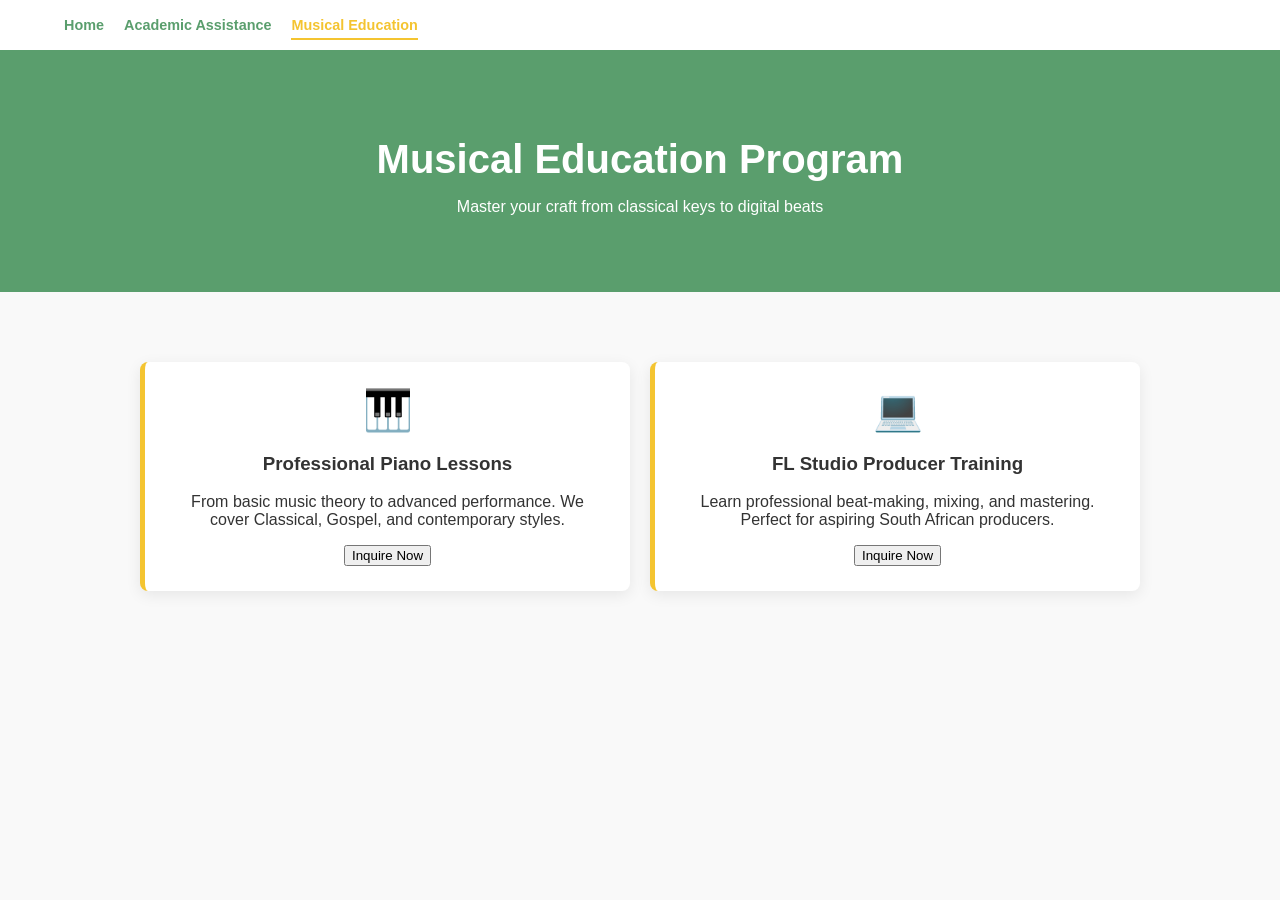
==== musical-education.html @ a75866d6 "update academy" ====
<!DOCTYPE html>
<html lang="en">
<head>
    <meta charset="UTF-8">
    <meta name="viewport" content="width=device-width, initial-scale=1.0">
    <title>Musical Education - Phoenix M & E Academy</title>
    <link rel="stylesheet" href="style.css">
</head>
<body>

    <header>
        <nav class="navbar">
            <ul class="nav-menu">
                <li><a href="index.html">Home</a></li>
                <li><a href="academic-assistance.html">Academic Assistance</a></li>
                <li><a href="musical-education.html" class="active">Musical Education</a></li>
            </ul>
        </nav>
        <div class="hero music-hero">
            <h1>Musical Education Program</h1>
            <p>Master your craft from classical keys to digital beats</p>
        </div>
    </header>

    <main class="container">
        <section class="grid">
            <div class="card music-card">
                <div class="icon">🎹</div>
                <h3>Professional Piano Lessons</h3>
                <p>From basic music theory to advanced performance. We cover Classical, Gospel, and contemporary styles.</p>
                <button class="btn-small" onclick="openInquiry('Piano')">Inquire Now</button>
            </div>

            <div class="card music-card">
                <div class="icon">💻</div>
                <h3>FL Studio Producer Training</h3>
                <p>Learn professional beat-making, mixing, and mastering. Perfect for aspiring South African producers.</p>
                <button class="btn-small" onclick="openInquiry('FL Studio')">Inquire Now</button>
            </div>
        </section>

        <div id="status-message" class="hidden"></div>
    </main>

    <script src="script.js"></script>
</body>
</html>
---- style.css ----
:root {
    --primary-green: #5a9e6d;
    --accent-yellow: #f4c430;
    --dark-text: #333;
    --light-bg: #f9f9f9;
}

body {
    font-family: 'Segoe UI', Tahoma, Geneva, Verdana, sans-serif;
    margin: 0;
    color: var(--dark-text);
    background-color: var(--light-bg);
}

/* Navigation */
.navbar {
    background: #fff;
    padding: 1rem 5%;
    box-shadow: 0 2px 5px rgba(0,0,0,0.1);
}

.nav-menu {
    list-style: none;
    margin: 0;
    padding: 0;
    display: flex;
    gap: 20px;
}

.nav-menu a {
    text-decoration: none;
    color: var(--primary-green);
    font-weight: bold;
    font-size: 0.9rem;
    transition: color 0.3s;
}

.nav-menu a:hover {
    color: var(--accent-yellow);
}

/* Hero Section */
.hero {
    background-color: var(--primary-green);
    color: white;
    text-align: center;
    padding: 60px 20px;
}

.hero h1 {
    font-size: 2.5rem;
    margin-bottom: 10px;
}

/* Layout */
.container {
    max-width: 1000px;
    margin: auto;
    padding: 40px 20px;
}

.grid {
    display: grid;
    grid-template-columns: repeat(auto-fit, minmax(250px, 1fr));
    gap: 20px;
    margin-top: 30px;
}

.card {
    background: white;
    padding: 20px;
    border-left: 5px solid var(--accent-yellow);
    border-radius: 4px;
    box-shadow: 0 4px 6px rgba(0,0,0,0.05);
}

/* Pricing and Button */
.cta {
    text-align: center;
    margin-top: 50px;
}

.price-tag {
    font-size: 1.5rem;
    margin-bottom: 20px;
}

.price-tag strong {
    display: block;
    font-size: 3rem;
    color: var(--primary-green);
}

.btn {
    background-color: var(--accent-yellow);
    border: none;
    padding: 15px 40px;
    font-size: 1.1rem;
    font-weight: bold;
    border-radius: 50px;
    cursor: pointer;
}

footer {
    text-align: center;
    padding: 20px;
    background: #eee;
    font-size: 0.8rem;
}
/* Navigation Active State */
.nav-menu a.active {
    color: var(--accent-yellow);
    border-bottom: 2px solid var(--accent-yellow);
    padding-bottom: 5px;
}

/* Card Styling for both pages */
.card {
    background: white;
    padding: 25px;
    border-radius: 8px;
    text-align: center;
    box-shadow: 0 4px 15px rgba(0,0,0,0.08);
    transition: 0.3s;
}

.card:hover {
    transform: translateY(-10px);
}

.card .icon {
    font-size: 2.5rem;
    margin-bottom: 15px;
    display: block;
}

/* Specific Hero background for Academic */
.academic-hero {
    background: linear-gradient(rgba(90, 158, 109, 0.9), rgba(90, 158, 109, 0.9)), 
                url('https://images.unsplash.com/photo-1434030216411-0b793f4b4173?q=80&w=1000') center/cover;
}
/* Pricing & CTA */
.cta-section {
    text-align: center;
    padding: 50px 0;
    background: #fff;
    border-radius: 12px;
    margin: 40px 0;
    box-shadow: 0 5px 15px rgba(0,0,0,0.05);
}

.price {
    display: block;
    font-size: 4rem;
    font-weight: 800;
    color: var(--primary-green);
    margin: 10px 0;
}

.btn-main {
    background-color: var(--accent-yellow);
    color: #333;
    border: none;
    padding: 20px 60px;
    font-size: 1.4rem;
    font-weight: bold;
    border-radius: 50px;
    cursor: pointer;
    transition: 0.3s;
    box-shadow: 0 4px 10px rgba(244, 196, 48, 0.4);
}

.btn-main:hover {
    transform: scale(1.05);
    background-color: #e5b82d;
}

/* Tutor Profile */
.tutor-profile {
    padding: 40px 0;
}

.tutor-flex {
    display: flex;
    align-items: center;
    gap: 40px;
    flex-wrap: wrap;
}

.profile-circle {
    width: 150px;
    height: 150px;
    background: #ddd;
    border-radius: 50%;
    display: flex;
    align-items: center;
    justify-content: center;
    font-size: 4rem;
    border: 5px solid var(--primary-green);
}

.tutor-info h3 {
    color: var(--primary-green);
    margin-bottom: 10px;
}

.stats {
    list-style: none;
    padding: 0;
    margin-top: 15px;
}

.stats li {
    margin-bottom: 8px;
    font-weight: 500;
}

.divider {
    border: 0;
    height: 1px;
    background: #eee;
    margin: 40px 0;
}
/* Map & Location */
.location-section {
    margin: 40px 0;
    text-align: center;
}

.map-container {
    padding: 10px;
    background: white;
    box-shadow: 0 4px 10px rgba(0,0,0,0.1);
    border-radius: 15px;
}

/* Footer Links Styling */
.main-footer {
    background: #2e2e2e;
    color: white;
    padding: 40px 20px;
    text-align: center;
}

.footer-link {
    color: var(--accent-yellow);
    text-decoration: none;
    font-weight: bold;
    transition: 0.3s;
}

.footer-link:hover {
    text-decoration: underline;
    opacity: 0.8;
}

.contact-links p {
    margin: 10px 0;
    font-size: 1.1rem;
}

.copyright {
    margin-top: 30px;
    font-size: 0.8rem;
    color: #999;
}
/* Schedule Section */
.schedule-section {
    margin: 60px 0;
    text-align: center;
}

.schedule-subtitle {
    color: var(--primary-green);
    font-weight: bold;
    margin-bottom: 25px;
}

.table-wrapper {
    overflow-x: auto; /* Makes it scrollable on small phones */
    background: white;
    border-radius: 12px;
    box-shadow: 0 4px 15px rgba(0,0,0,0.05);
}

.schedule-table {
    width: 100%;
    border-collapse: collapse;
    min-width: 500px;
}

.schedule-table th {
    background-color: var(--primary-green);
    color: white;
    padding: 15px;
    text-align: left;
}

.schedule-table td {
    padding: 15px;
    border-bottom: 1px solid #eee;
    text-align: left;
    font-size: 0.95rem;
}

/* Zebra striping for readability */
.schedule-table tr:nth-child(even) {
    background-color: #fcfcfc;
}

.schedule-table tr:hover {
    background-color: #f1f8f3;
}
/* Find Us Button Section */
.location-section {
    padding: 60px 20px;
    background-color: #f4f4f4;
    text-align: center;
    border-radius: 15px;
    margin: 40px 0;
}

.find-us-container {
    max-width: 400px;
    margin: 0 auto;
}

.location-icon {
    font-size: 3rem;
    margin-bottom: 10px;
}

.btn-find-us {
    display: inline-block;
    background-color: var(--primary-green);
    color: white;
    padding: 15px 30px;
    text-decoration: none;
    font-weight: bold;
    border-radius: 8px;
    margin-top: 20px;
    transition: background 0.3s, transform 0.2s;
    box-shadow: 0 4px 6px rgba(0,0,0,0.1);
}

.btn-find-us:hover {
    background-color: #4a8559;
    transform: translateY(-2px);
}
/* Gallery Section */
.gallery-section {
    padding: 60px 0;
    text-align: center;
}

.gallery-grid {
    display: grid;
    grid-template-columns: repeat(auto-fit, minmax(300px, 1fr));
    gap: 30px;
    margin-top: 30px;
}

.gallery-item {
    background: white;
    padding: 15px;
    border-radius: 12px;
    box-shadow: 0 4px 10px rgba(0,0,0,0.05);
}

.gallery-item h3 {
    font-size: 1.1rem;
    color: var(--primary-green);
    margin-bottom: 15px;
}

.gallery-img {
    width: 100%;
    border-radius: 8px;
    display: block;
}

.caption {
    font-size: 0.85rem;
    margin-top: 10px;
    color: #666;
}

/* Audio Player Styling */
.audio-card {
    background: #f9f9f9;
    padding: 20px;
    border-radius: 8px;
    border: 1px solid #eee;
}

audio {
    width: 100%;
    margin-top: 10px;
}

video {
    border-radius: 8px;
    background: #000;
}
/* Gallery Item Hover Effect */
.gallery-item {
    transition: transform 0.3s ease, box-shadow 0.3s ease;
    border-bottom: 4px solid transparent;
}

.gallery-item:hover {
    transform: translateY(-5px);
    box-shadow: 0 10px 20px rgba(0,0,0,0.1);
    border-bottom: 4px solid var(--accent-yellow);
}

.video-responsive {
    border-radius: 8px;
    overflow: hidden;
}
/* Contact Form Styling */
.contact-form-section {
    padding: 60px 20px;
    background-color: #f9f9f9;
}

.form-container {
    max-width: 500px;
    margin: 0 auto;
    background: white;
    padding: 30px;
    border-radius: 15px;
    box-shadow: 0 5px 20px rgba(0,0,0,0.05);
}

.input-group {
    margin-bottom: 20px;
    text-align: left;
}

.input-group label {
    display: block;
    font-weight: bold;
    margin-bottom: 8px;
    color: var(--dark-text);
}

.input-group input, 
.input-group select {
    width: 100%;
    padding: 12px;
    border: 1px solid #ddd;
    border-radius: 6px;
    font-size: 1rem;
}

.checkbox-group {
    margin-top: 10px;
    font-size: 0.95rem;
}

.btn-submit {
    width: 100%;
    background-color: var(--primary-green);
    color: white;
    padding: 15px;
    border: none;
    border-radius: 6px;
    font-size: 1.1rem;
    font-weight: bold;
    cursor: pointer;
    transition: 0.3s;
}

.btn-submit:hover {
    background-color: var(--accent-yellow);
    color: var(--dark-text);
}

#formFeedback {
    margin-top: 20px;
    padding: 10px;
    border-radius: 6px;
    font-weight: bold;
}

.success-msg { background: #d4edda; color: #155724; }
.saturday-highlight {
    margin-top: 40px;
    color: var(--dark-text);
    background: var(--accent-yellow);
    display: inline-block;
    padding: 5px 20px;
    border-radius: 50px;
}

.schedule-table td strong {
    color: var(--primary-green);
}
.break-row {
    background-color: #f1f8f3 !important; /* A very light green to signal a break */
    font-style: italic;
    color: #666;
}

.saturday-highlight {
    margin-top: 40px;
    color: var(--dark-text);
    background: var(--accent-yellow);
    display: inline-block;
    padding: 8px 25px;
    border-radius: 50px;
    font-weight: bold;
}
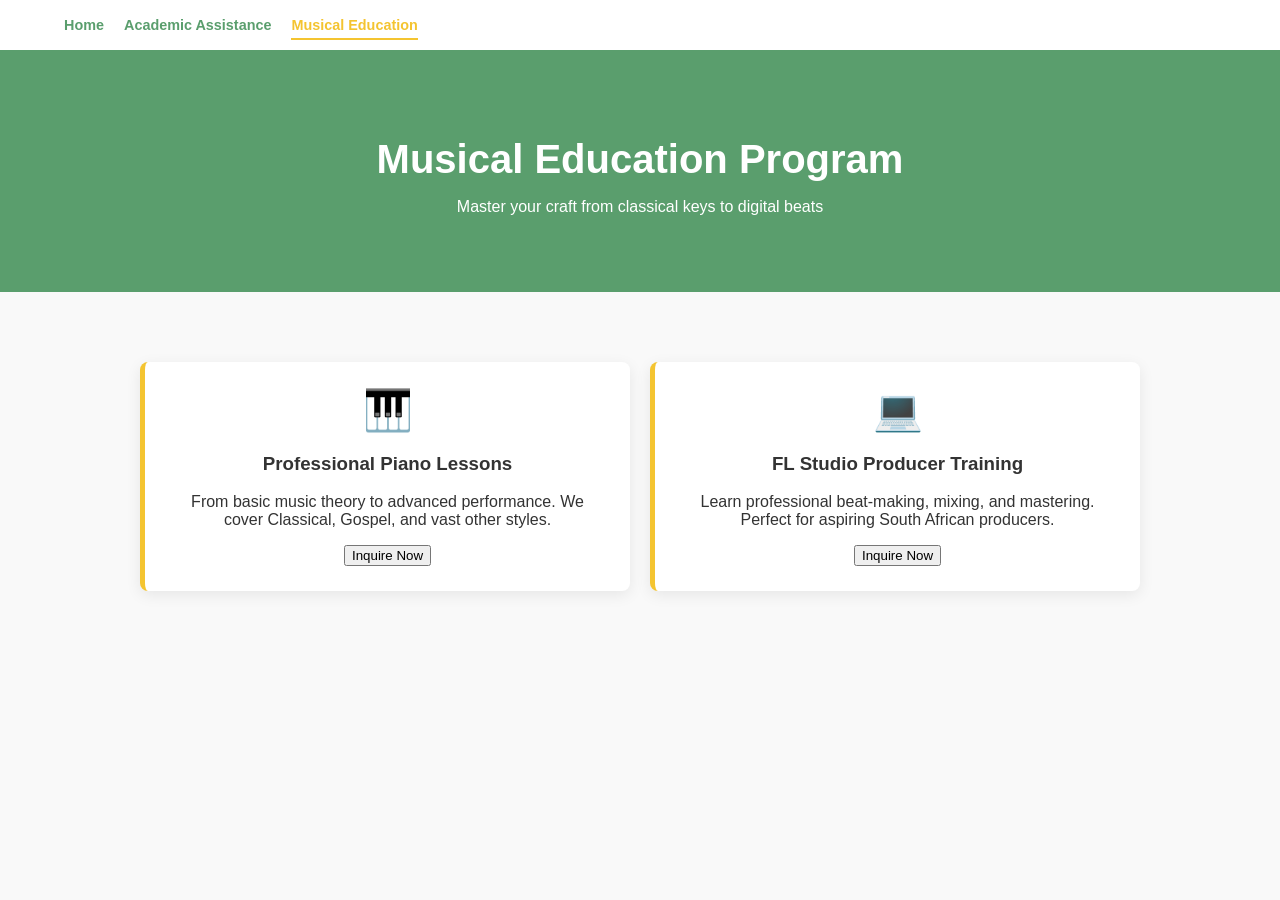
==== commit b76e3c92: "Registration Button Fix" ====
--- a/musical-education.html
+++ b/musical-education.html
@@ -27,7 +27,7 @@
             <div class="card music-card">
                 <div class="icon">🎹</div>
                 <h3>Professional Piano Lessons</h3>
-                <p>From basic music theory to advanced performance. We cover Classical, Gospel, and contemporary styles.</p>
+                <p>From basic music theory to advanced performance. We cover Classical, Gospel, and vast other styles.</p>
                 <button class="btn-small" onclick="openInquiry('Piano')">Inquire Now</button>
             </div>
 
--- a/style.css
+++ b/style.css
@@ -512,3 +512,21 @@
     border-radius: 50px;
     font-weight: bold;
 }
+.btn-register {
+    background-color: #2e7d32; /* Phoenix Primary Green */
+    color: #ffffff;
+    padding: 15px 35px;
+    font-size: 1.2rem;
+    font-weight: bold;
+    border: none;
+    border-radius: 50px; /* Rounded pill shape */
+    cursor: pointer;
+    box-shadow: 0 4px 15px rgba(0,0,0,0.2);
+    transition: transform 0.2s, background-color 0.2s;
+}
+
+.btn-register:hover {
+    background-color: #ffeb3b; /* Accent Yellow on hover */
+    color: #333333;
+    transform: scale(1.05);
+}
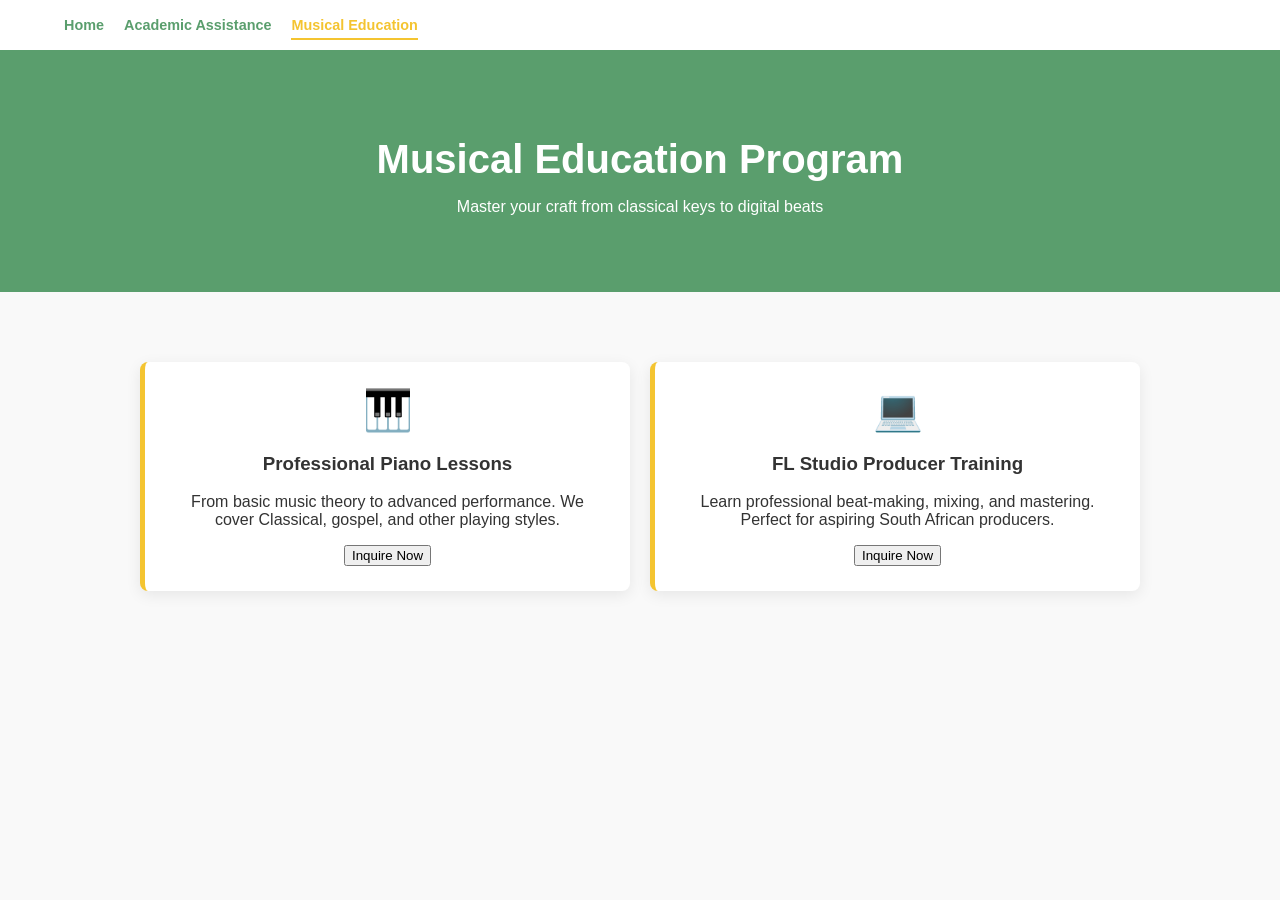
==== commit 5999bc05: "update prices" ====
--- a/musical-education.html
+++ b/musical-education.html
@@ -27,7 +27,7 @@
             <div class="card music-card">
                 <div class="icon">🎹</div>
                 <h3>Professional Piano Lessons</h3>
-                <p>From basic music theory to advanced performance. We cover Classical, Gospel, and vast other styles.</p>
+                <p>From basic music theory to advanced performance. We cover Classical, gospel, and other playing styles.</p>
                 <button class="btn-small" onclick="openInquiry('Piano')">Inquire Now</button>
             </div>
 
--- a/style.css
+++ b/style.css
@@ -530,3 +530,51 @@
     color: #333333;
     transform: scale(1.05);
 }
+.partial-pricing {
+    padding: 40px 20px;
+    background-color: #ffffff;
+    text-align: center;
+}
+
+.pricing-grid {
+    display: flex;
+    gap: 20px;
+    justify-content: center;
+    flex-wrap: wrap;
+    margin-top: 20px;
+}
+
+.price-card {
+    border: 2px solid #e0e0e0;
+    padding: 25px;
+    border-radius: 15px;
+    width: 280px;
+    transition: 0.3s;
+}
+
+.price-card:hover {
+    border-color: var(--primary-green);
+    transform: translateY(-5px);
+}
+
+.price-card h4 { color: var(--primary-green); margin-bottom: 10px; }
+
+.price-card .price { font-size: 1.8rem; font-weight: bold; color: #333; }
+
+.price-card .price span { font-size: 0.9rem; color: #777; }
+
+.btn-partial {
+    background-color: transparent;
+    border: 2px solid var(--primary-green);
+    color: var(--primary-green);
+    padding: 10px 20px;
+    border-radius: 50px;
+    cursor: pointer;
+    font-weight: bold;
+    margin-top: 15px;
+}
+
+.btn-partial:hover {
+    background-color: var(--primary-green);
+    color: white;
+}
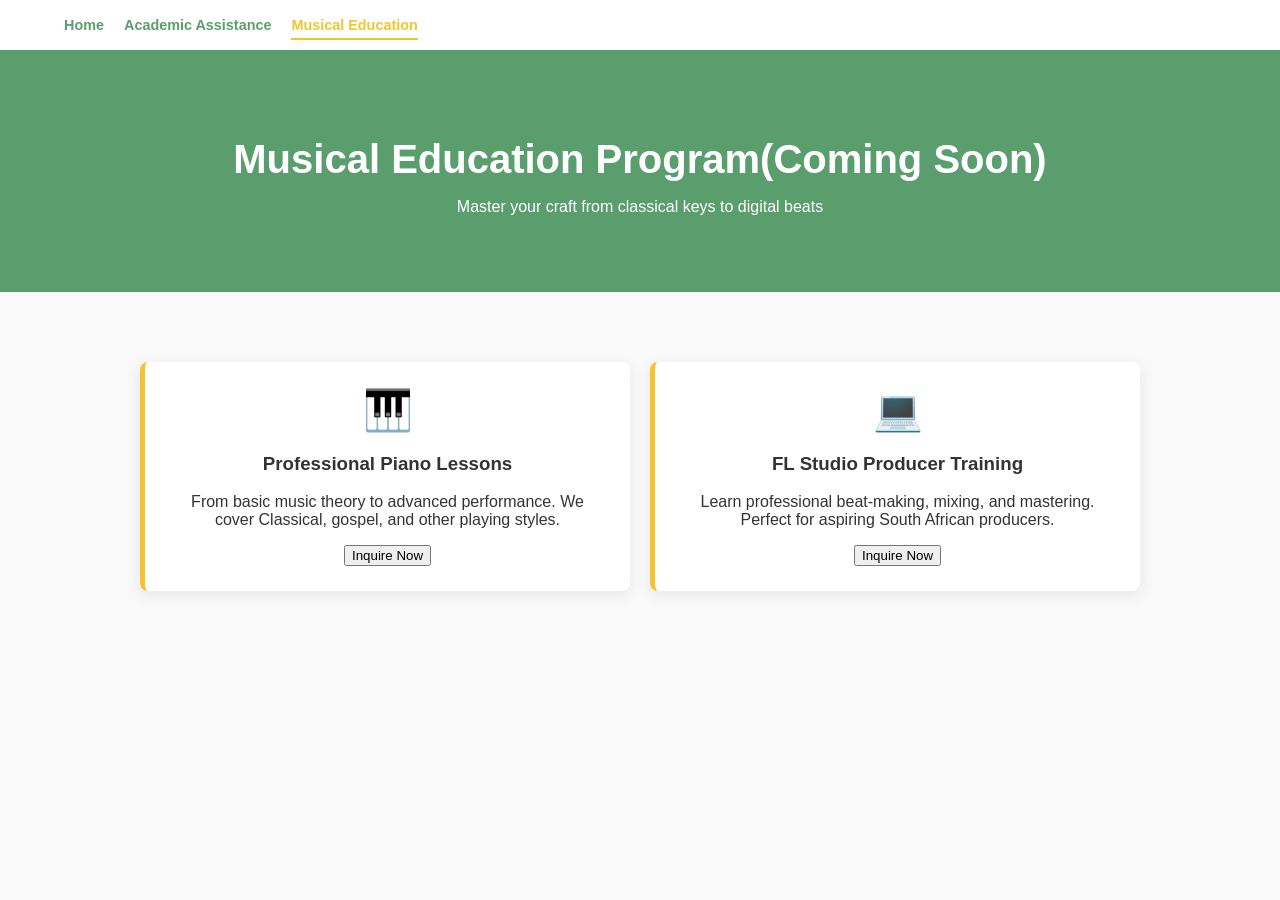
==== commit 53c84947: "New Register Button" ====
--- a/musical-education.html
+++ b/musical-education.html
@@ -12,12 +12,12 @@
         <nav class="navbar">
             <ul class="nav-menu">
                 <li><a href="index.html">Home</a></li>
-                <li><a href="academic-assistance.html">Academic Assistance</a></li>
+                <li><a href="index.html">Academic Assistance</a></li>
                 <li><a href="musical-education.html" class="active">Musical Education</a></li>
             </ul>
         </nav>
         <div class="hero music-hero">
-            <h1>Musical Education Program</h1>
+            <h1>Musical Education Program(Coming Soon)</h1>
             <p>Master your craft from classical keys to digital beats</p>
         </div>
     </header>
--- a/style.css
+++ b/style.css
@@ -578,3 +578,164 @@
     background-color: var(--primary-green);
     color: white;
 }
+.schedule-section {
+    padding: 40px 20px;
+    background-color: #f9f9f9;
+    text-align: center;
+}
+
+.schedule-image-container {
+    max-width: 900px; /* Limits the size on large screens */
+    margin: 20px auto;
+    border: 5px solid var(--primary-green); /* Professional border using your brand color */
+    border-radius: 15px;
+    overflow: hidden;
+    box-shadow: 0 10px 30px rgba(0,0,0,0.1);
+    background-color: #fff;
+}
+
+.responsive-schedule {
+    width: 100%;
+    height: auto;
+    display: block;
+    /* This ensures the image doesn't look blurry */
+    image-rendering: -webkit-optimize-contrast; 
+}
+
+.schedule-actions {
+    margin-top: 25px;
+}
+
+.btn-download {
+    display: inline-block;
+    padding: 12px 25px;
+    background-color: var(--primary-green);
+    color: white;
+    text-decoration: none;
+    border-radius: 50px;
+    font-weight: bold;
+    transition: 0.3s;
+}
+
+.btn-download:hover {
+    background-color: #ffeb3b;
+    color: #333;
+}
+/* Featured Section Container */
+.pricing-featured {
+    padding: 60px 20px;
+    background: linear-gradient(135deg, #f1f8f1 0%, #ffffff 100%);
+    display: flex;
+    justify-content: center;
+}
+
+/* The Highlight Card */
+.pricing-card-highlight {
+    background: #ffffff;
+    border-radius: 20px;
+    padding: 40px;
+    text-align: center;
+    box-shadow: 0 20px 40px rgba(46, 125, 50, 0.15); /* Soft Green Shadow */
+    border: 2px solid #2e7d32;
+    max-width: 400px;
+    position: relative;
+}
+
+/* Popular Badge */
+.badge {
+    background: #ffeb3b;
+    color: #333;
+    padding: 5px 15px;
+    border-radius: 20px;
+    font-size: 0.8rem;
+    font-weight: bold;
+    text-transform: uppercase;
+    position: absolute;
+    top: -15px;
+    left: 50%;
+    transform: translateX(-50%);
+}
+
+/* Price Styling */
+.price-container {
+    margin: 20px 0;
+    color: #2e7d32;
+}
+
+.amount {
+    font-size: 4rem;
+    font-weight: 900;
+}
+
+.currency, .period {
+    font-size: 1.2rem;
+    font-weight: bold;
+}
+
+/* The Animated Button */
+.btn-register-eye-catching {
+    background: #2e7d32;
+    color: white;
+    width: 100%;
+    padding: 18px;
+    font-size: 1.3rem;
+    font-weight: bold;
+    border: none;
+    border-radius: 50px;
+    cursor: pointer;
+    margin-top: 20px;
+    transition: 0.3s;
+    animation: pulse 2s infinite; /* The "Breathing" Effect */
+}
+
+.btn-register-eye-catching:hover {
+    background: #1b5e20;
+    transform: scale(1.03);
+}
+
+/* Pulse Animation */
+@keyframes pulse {
+    0% { box-shadow: 0 0 0 0 rgba(46, 125, 50, 0.7); }
+    70% { box-shadow: 0 0 0 15px rgba(46, 125, 50, 0); }
+    100% { box-shadow: 0 0 0 0 rgba(46, 125, 50, 0); }
+}
+
+.secure-text {
+    font-size: 0.8rem;
+    color: #777;
+    margin-top: 15px;
+}
+/* Container for the whole section */
+.callback-interests {
+    margin-bottom: 20px;
+    text-align: left;
+}
+
+/* Individual label row */
+.interest-item {
+    display: flex;
+    align-items: center; /* Vertically centers checkbox with text */
+    gap: 12px; /* Space between box and text */
+    margin-bottom: 10px;
+    cursor: pointer;
+    font-size: 1rem;
+}
+
+/* Checkbox size adjustment */
+.interest-item input[type="checkbox"] {
+    width: 18px;
+    height: 18px;
+    cursor: pointer;
+}
+
+/* Styling for the disabled (blocked) item */
+.disabled-item {
+    color: #999; /* Grey out the text */
+    cursor: not-allowed; /* Shows a 'block' icon on hover */
+}
+
+.disabled-item input[type="checkbox"] {
+    cursor: not-allowed;
+    filter: grayscale(1);
+    opacity: 0.6;
+}
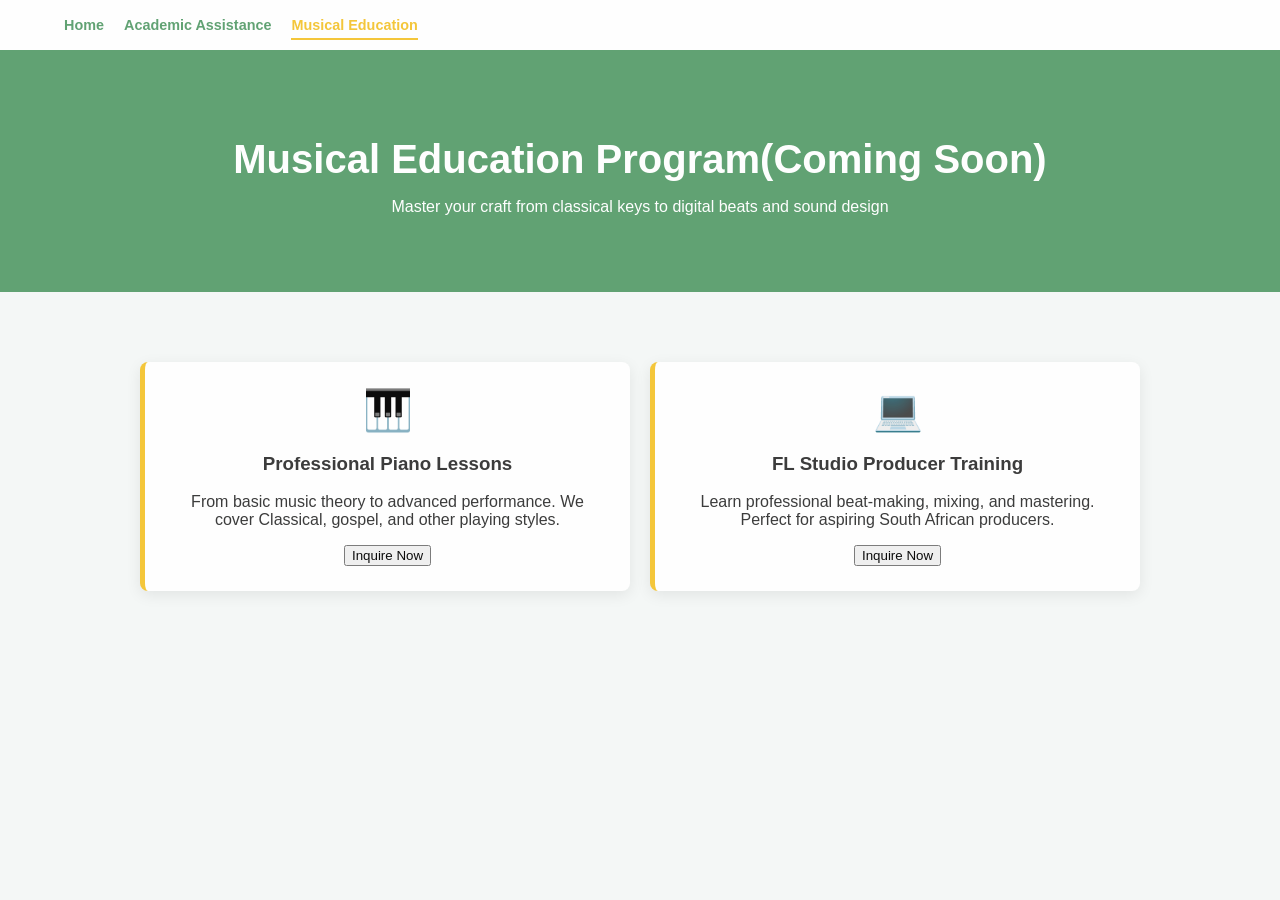
==== commit 69b5f0cf: "update forms2" ====
--- a/musical-education.html
+++ b/musical-education.html
@@ -18,7 +18,7 @@
         </nav>
         <div class="hero music-hero">
             <h1>Musical Education Program(Coming Soon)</h1>
-            <p>Master your craft from classical keys to digital beats</p>
+            <p>Master your craft from classical keys to digital beats and sound design</p>
         </div>
     </header>
 
--- a/style.css
+++ b/style.css
@@ -739,3 +739,164 @@
     filter: grayscale(1);
     opacity: 0.6;
 }
+/* Registration Page Styles */
+.registration-form {
+    max-width: 500px;
+    margin: 40px auto;
+    padding: 25px;
+    background: #ffffff;
+    border-radius: 12px;
+    box-shadow: 0 5px 15px rgba(0,0,0,0.1);
+    font-family: 'Segoe UI', Tahoma, Geneva, Verdana, sans-serif;
+}
+
+.registration-form h2 {
+    color: #2c3e50;
+    text-align: center;
+    margin-bottom: 25px;
+    font-size: 1.8rem;
+}
+
+.registration-form input[type="text"],
+.registration-form select {
+    width: 100%;
+    padding: 12px;
+    margin-bottom: 15px;
+    border: 1px solid #ddd;
+    border-radius: 8px;
+    font-size: 16px; /* Prevents auto-zoom on iPhones/Mobile */
+    box-sizing: border-box;
+}
+
+.program-selection {
+    background: #f9f9f9;
+    padding: 15px;
+    border-radius: 8px;
+    margin-bottom: 20px;
+    border-left: 5px solid #ff9800; /* Phoenix orange accent */
+}
+
+.program-selection p {
+    font-weight: bold;
+    margin-top: 0;
+    color: #333;
+}
+
+.program-selection label {
+    display: block;
+    padding: 8px 0;
+    cursor: pointer;
+    font-size: 15px;
+}
+
+.registration-form button {
+    width: 100%;
+    background-color: #ff9800;
+    color: white;
+    padding: 15px;
+    border: none;
+    border-radius: 8px;
+    font-size: 18px;
+    font-weight: bold;
+    cursor: pointer;
+    transition: background 0.3s ease;
+}
+
+.registration-form button:hover {
+    background-color: #e68a00;
+}
+
+/* Mobile responsive padding */
+@media (max-width: 600px) {
+    .registration-form {
+        margin: 20px;
+        padding: 15px;
+    }
+}
+.registration-form input[type="text"],
+.registration-form input[type="tel"],
+.registration-form input[type="email"], /* Add this line */
+.registration-form select {
+    width: 100%;
+    padding: 12px;
+    margin-bottom: 15px;
+    border: 1px solid #ddd;
+    border-radius: 8px;
+    font-size: 16px;
+    box-sizing: border-box;
+}
+/* Watermark Background Style */
+body {
+    background-image: url('phoenix-watermark.png'); /* The faded image you created */
+    background-repeat: no-repeat;
+    background-position: center;
+    background-attachment: fixed; /* Keeps the logo centered while they scroll */
+    background-size: 80%; /* Adjusts the size of the watermark on the screen */
+    background-color: #ffffff; /* Ensures the page starts with a clean white base */
+}
+
+/* Important: Make your form solid white so the logo doesn't bleed through the text areas */
+.registration-form {
+    background: #ffffff; /* This must stay solid white */
+    position: relative; /* Helps layer the form above the background */
+    z-index: 10; /* Ensures the form is "on top" */
+    /* ...keep your other existing registration-form styles here... */
+}
+
+/* Background Watermark Setup */
+body {
+    background-color: #f4f7f6; /* A very light grey/white base */
+    background-image: url('logo.png'); /* Ensure your logo file is named logo.png in your folder */
+    background-repeat: no-repeat;
+    background-position: center;
+    background-attachment: fixed;
+    background-size: 60%; /* This keeps the logo from touching the edges */
+    /* This creates the 'faded' effect using CSS if your image isn't transparent yet */
+    background-blend-mode: lighten; 
+    opacity: 0.95; 
+}
+
+/* Ensure the form stands out against the background */
+.registration-form {
+    max-width: 500px;
+    margin: 40px auto;
+    padding: 30px;
+    background: rgba(255, 255, 255, 0.95); /* Semi-transparent white to show a hint of the logo */
+    border-radius: 15px;
+    box-shadow: 0 10px 30px rgba(0,0,0,0.15);
+    border-top: 5px solid #ff9800; /* Phoenix Orange accent */
+    position: relative;
+    z-index: 1;
+}
+
+/* Mobile Tweak: Scale the logo down on your Samsung A05 */
+@media (max-width: 600px) {
+    body {
+        background-size: 90%;
+    }
+    .registration-form {
+        margin: 20px;
+        padding: 20px;
+    }
+}
+/* Update Buttons to Phoenix Orange */
+.register-btn, .select-btn, button[onclick="submitRegistration()"] {
+    background-color: #ff9800 !important;
+    color: white;
+    border: none;
+}
+button[onclick="submitRegistration()"] {
+    background-color: #ff9800; /* Phoenix Orange */
+    color: white;
+    border: none;
+    padding: 15px;
+    border-radius: 8px;
+    font-weight: bold;
+    cursor: pointer;
+    transition: 0.3s;
+}
+
+button[onclick="submitRegistration()"]:active {
+    background-color: #e68a00; /* Darkens slightly when tapped */
+    transform: scale(0.98); /* Slight 'press'for mobile */
+}
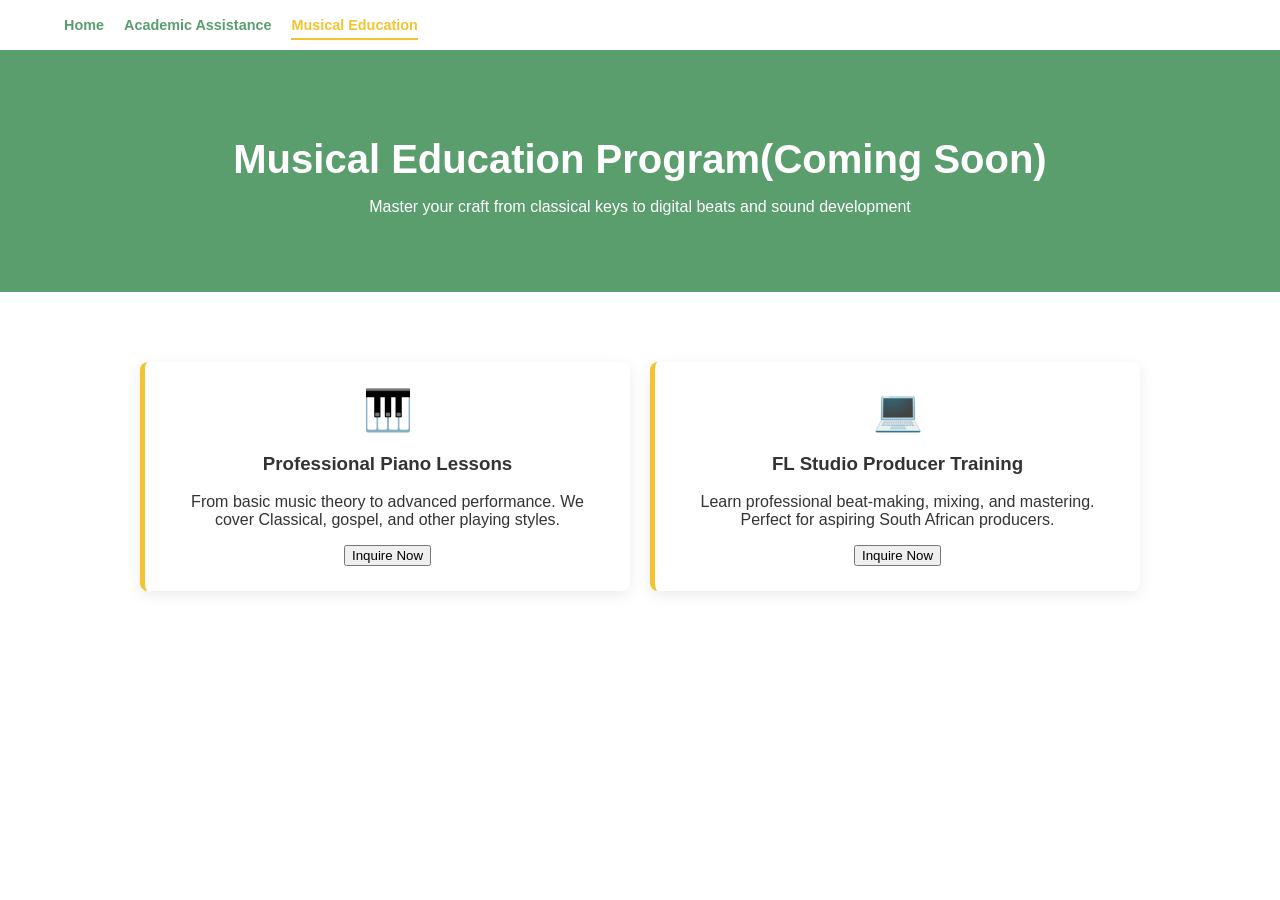
==== commit b9e5a1e4: "update text" ====
--- a/musical-education.html
+++ b/musical-education.html
@@ -18,7 +18,7 @@
         </nav>
         <div class="hero music-hero">
             <h1>Musical Education Program(Coming Soon)</h1>
-            <p>Master your craft from classical keys to digital beats and sound design</p>
+            <p>Master your craft from classical keys to digital beats and sound development</p>
         </div>
     </header>
 
--- a/style.css
+++ b/style.css
@@ -832,7 +832,7 @@
     background-position: center;
     background-attachment: fixed; /* Keeps the logo centered while they scroll */
     background-size: 80%; /* Adjusts the size of the watermark on the screen */
-    background-color: #ffffff; /* Ensures the page starts with a clean white base */
+    background-color: #ffffff; /* 
 }
 
 /* Important: Make your form solid white so the logo doesn't bleed through the text areas */
@@ -900,3 +900,4 @@
     background-color: #e68a00; /* Darkens slightly when tapped */
     transform: scale(0.98); /* Slight 'press'for mobile */
 }
+}
